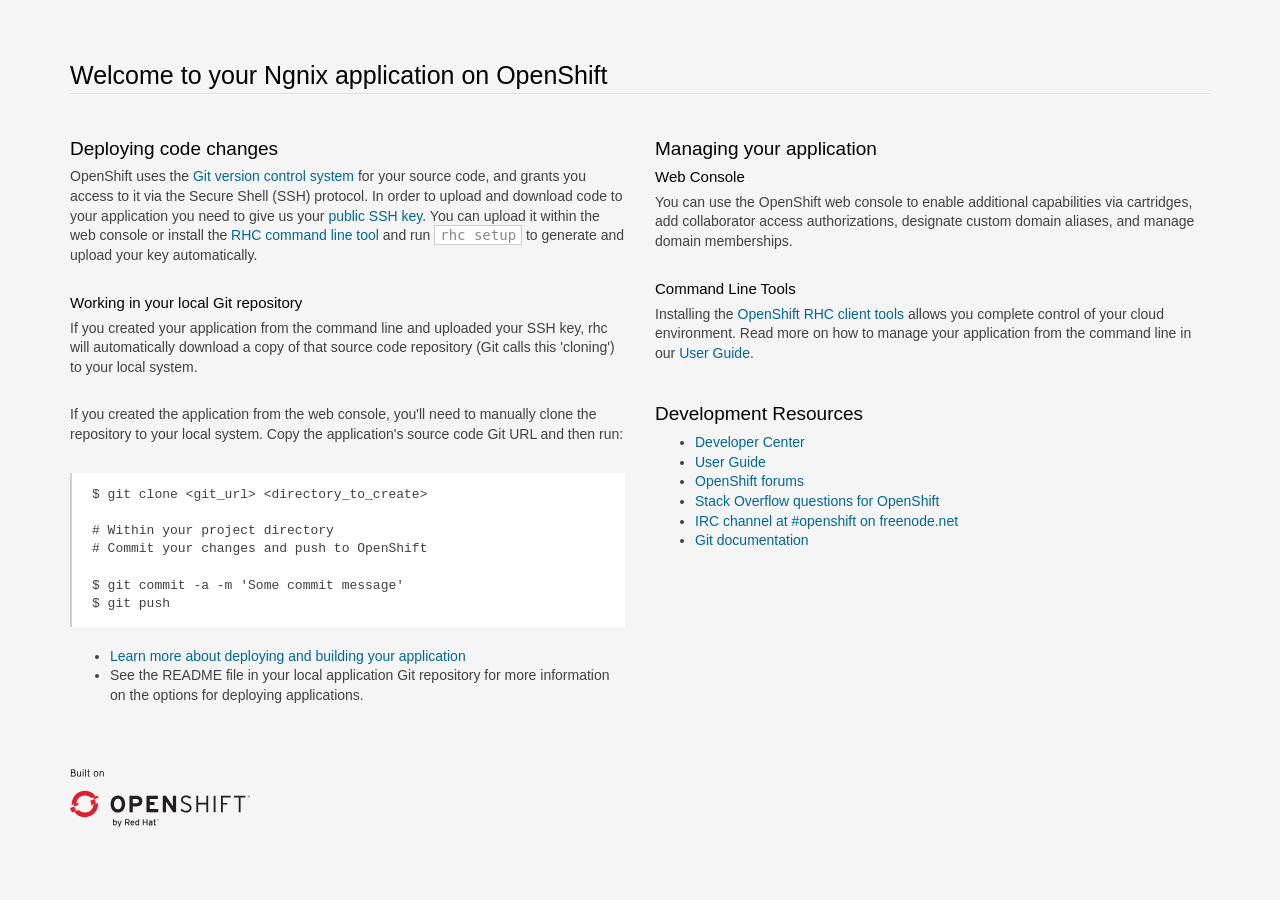
==== public/index.html @ 0f7c183f "Creating template" ====
<!doctype html>
<html lang="en">
<head>
    <meta charset="utf-8">
    <meta http-equiv="X-UA-Compatible" content="IE=edge,chrome=1">
    <title>Welcome to OpenShift</title>
    <style>

        /*!
         * Bootstrap v3.0.0
         *
         * Copyright 2013 Twitter, Inc
         * Licensed under the Apache License v2.0
         * http://www.apache.org/licenses/LICENSE-2.0
         *
         * Designed and built with all the love in the world @twitter by @mdo and @fat.
         */

        .logo {
            background-size: cover;
            height: 58px;
            width: 180px;
            margin-top: 6px;
            background-image: url([data-uri]);
        }
        .logo a {
            display: block;
            width: 100%;
            height: 100%;
        }
        *, *:before, *:after {
            -moz-box-sizing: border-box;
            box-sizing: border-box;
        }
        aside,
        footer,
        header,
        hgroup,
        section{
            display: block;
        }
        body {
            color: #404040;
            font-family: "Helvetica Neue",Helvetica,"Liberation Sans",Arial,sans-serif;
            font-size: 14px;
            line-height: 1.4;
        }

        html {
            font-family: sans-serif;
            -ms-text-size-adjust: 100%;
            -webkit-text-size-adjust: 100%;
        }
        ul {
            margin-top: 0;
        }
        .container {
            margin-right: auto;
            margin-left: auto;
            padding-left: 15px;
            padding-right: 15px;
        }
        .container:before,
        .container:after {
            content: " ";
            /* 1 */

            display: table;
            /* 2 */

        }
        .container:after {
            clear: both;
        }
        .row {
            margin-left: -15px;
            margin-right: -15px;
        }
        .row:before,
        .row:after {
            content: " ";
            /* 1 */

            display: table;
            /* 2 */

        }
        .row:after {
            clear: both;
        }
        .col-sm-6, .col-md-6, .col-xs-12 {
            position: relative;
            min-height: 1px;
            padding-left: 15px;
            padding-right: 15px;
        }
        .col-xs-12 {
            width: 100%;
        }

        @media (min-width: 768px) {
            .container {
                width: 750px;
            }
            .col-sm-6 {
                float: left;
            }
            .col-sm-6 {
                width: 50%;
            }
        }

        @media (min-width: 992px) {
            .container {
                width: 970px;
            }
            .col-md-6 {
                float: left;
            }
            .col-md-6 {
                width: 50%;
            }
        }
        @media (min-width: 1200px) {
            .container {
                width: 1170px;
            }
        }

        a {
            color: #069;
            text-decoration: none;
        }
        a:hover {
            color: #EA0011;
            text-decoration: underline;
        }
        hgroup {
            margin-top: 50px;
        }
        footer {
            margin: 50px 0 25px;
            font-size: 11px
        }
        h1, h2, h3 {
            color: #000;
            line-height: 1.38em;
            margin: 1.5em 0 .3em;
        }
        h1 {
            font-size: 25px;
            font-weight: 300;
            border-bottom: 1px solid #fff;
            margin-bottom: .5em;
        }
        h1:after {
            content: "";
            display: block;
            width: 100%;
            height: 1px;
            background-color: #ddd;
        }
        h2 {
            font-size: 19px;
            font-weight: 400;
        }
        h3 {
            font-size: 15px;
            font-weight: 400;
            margin: 0 0 .3em;
        }
        p {
            margin: 0 0 2em;
        }
        p + h2 {
            margin-top: 2em;
        }
        html {
            background: #f5f5f5;
            height: 100%;
        }
        code {
            background-color: white;
            border: 1px solid #ccc;
            padding: 1px 5px;
            color: #888;
        }
        pre {
            display: block;
            padding: 13.333px 20px;
            margin: 0 0 20px;
            font-size: 13px;
            line-height: 1.4;
            background-color: #fff;
            border-left: 2px solid rgba(120,120,120,0.35);
            white-space: pre;
            white-space: pre-wrap;
            word-break: normal;
            word-wrap: break-word;
            overflow: auto;
            font-family: Menlo,Monaco,"Liberation Mono",Consolas,monospace !important;
        }

    </style>
</head>
<body>
<section class='container'>
    <hgroup>
        <h1>Welcome to your Ngnix application on OpenShift</h1>
    </hgroup>

    <div class="row">
        <section class='col-xs-12 col-sm-6 col-md-6'>
            <section>
                <h2>Deploying code changes</h2>
                <p>OpenShift uses the <a href="http://git-scm.com/">Git version control system</a> for your source code, and grants you access to it via the Secure Shell (SSH) protocol. In order to upload and download code to your application you need to give us your <a href="https://www.openshift.com/developers/remote-access">public SSH key</a>. You can upload it within the web console or install the <a href="https://www.openshift.com/developers/rhc-client-tools-install">RHC command line tool</a> and run <code>rhc setup</code> to generate and upload your key automatically.</p>

                <h3>Working in your local Git repository</h3>
                <p>If you created your application from the command line and uploaded your SSH key, rhc will automatically download a copy of that source code repository (Git calls this 'cloning') to your local system.</p>

                <p>If you created the application from the web console, you'll need to manually clone the repository to your local system. Copy the application's source code Git URL and then run:</p>

<pre>$ git clone &lt;git_url&gt; &lt;directory_to_create&gt;

# Within your project directory
# Commit your changes and push to OpenShift

$ git commit -a -m 'Some commit message'
$ git push</pre>
                <ul>
                    <li><a href="https://www.openshift.com/developers/deploying-and-building-applications">Learn more about deploying and building your application</a></li>
                    <li>See the README file in your local application Git repository for more information on the options for deploying applications.</li>
                </ul>

            </section>


        </section>
        <section class="col-xs-12 col-sm-6 col-md-6">

            <h2>Managing your application</h2>

            <h3>Web Console</h3>
            <p>You can use the OpenShift web console to enable additional capabilities via cartridges, add collaborator access authorizations, designate custom domain aliases, and manage domain memberships.</p>

            <h3>Command Line Tools</h3>
            <p>Installing the <a href="https://www.openshift.com/developers/rhc-client-tools-install">OpenShift RHC client tools</a> allows you complete control of your cloud environment. Read more on how to manage your application from the command line in our <a href="https://www.openshift.com/user-guide">User Guide</a>.
            </p>

            <h2>Development Resources</h2>
            <ul>
                <li><a href="https://www.openshift.com/developers">Developer Center</a></li>
                <li><a href="https://www.openshift.com/user-guide">User Guide</a></li>
                <li><a href="https://www.openshift.com/forums/openshift">OpenShift forums</a></li>
                <li><a href="http://stackoverflow.com/questions/tagged/openshift">Stack Overflow questions for OpenShift</a></li>
                <li><a href="http://webchat.freenode.net/?randomnick=1&channels=openshift&uio=d4">IRC channel at #openshift on freenode.net</a></li>
                <li><a href="http://git-scm.com/documentation">Git documentation</a></li>
            </ul>


        </section>
    </div>


    <footer>
        <div class="logo"><a href="https://www.openshift.com/"></a></div>
    </footer>
</section>

</body>
</html>
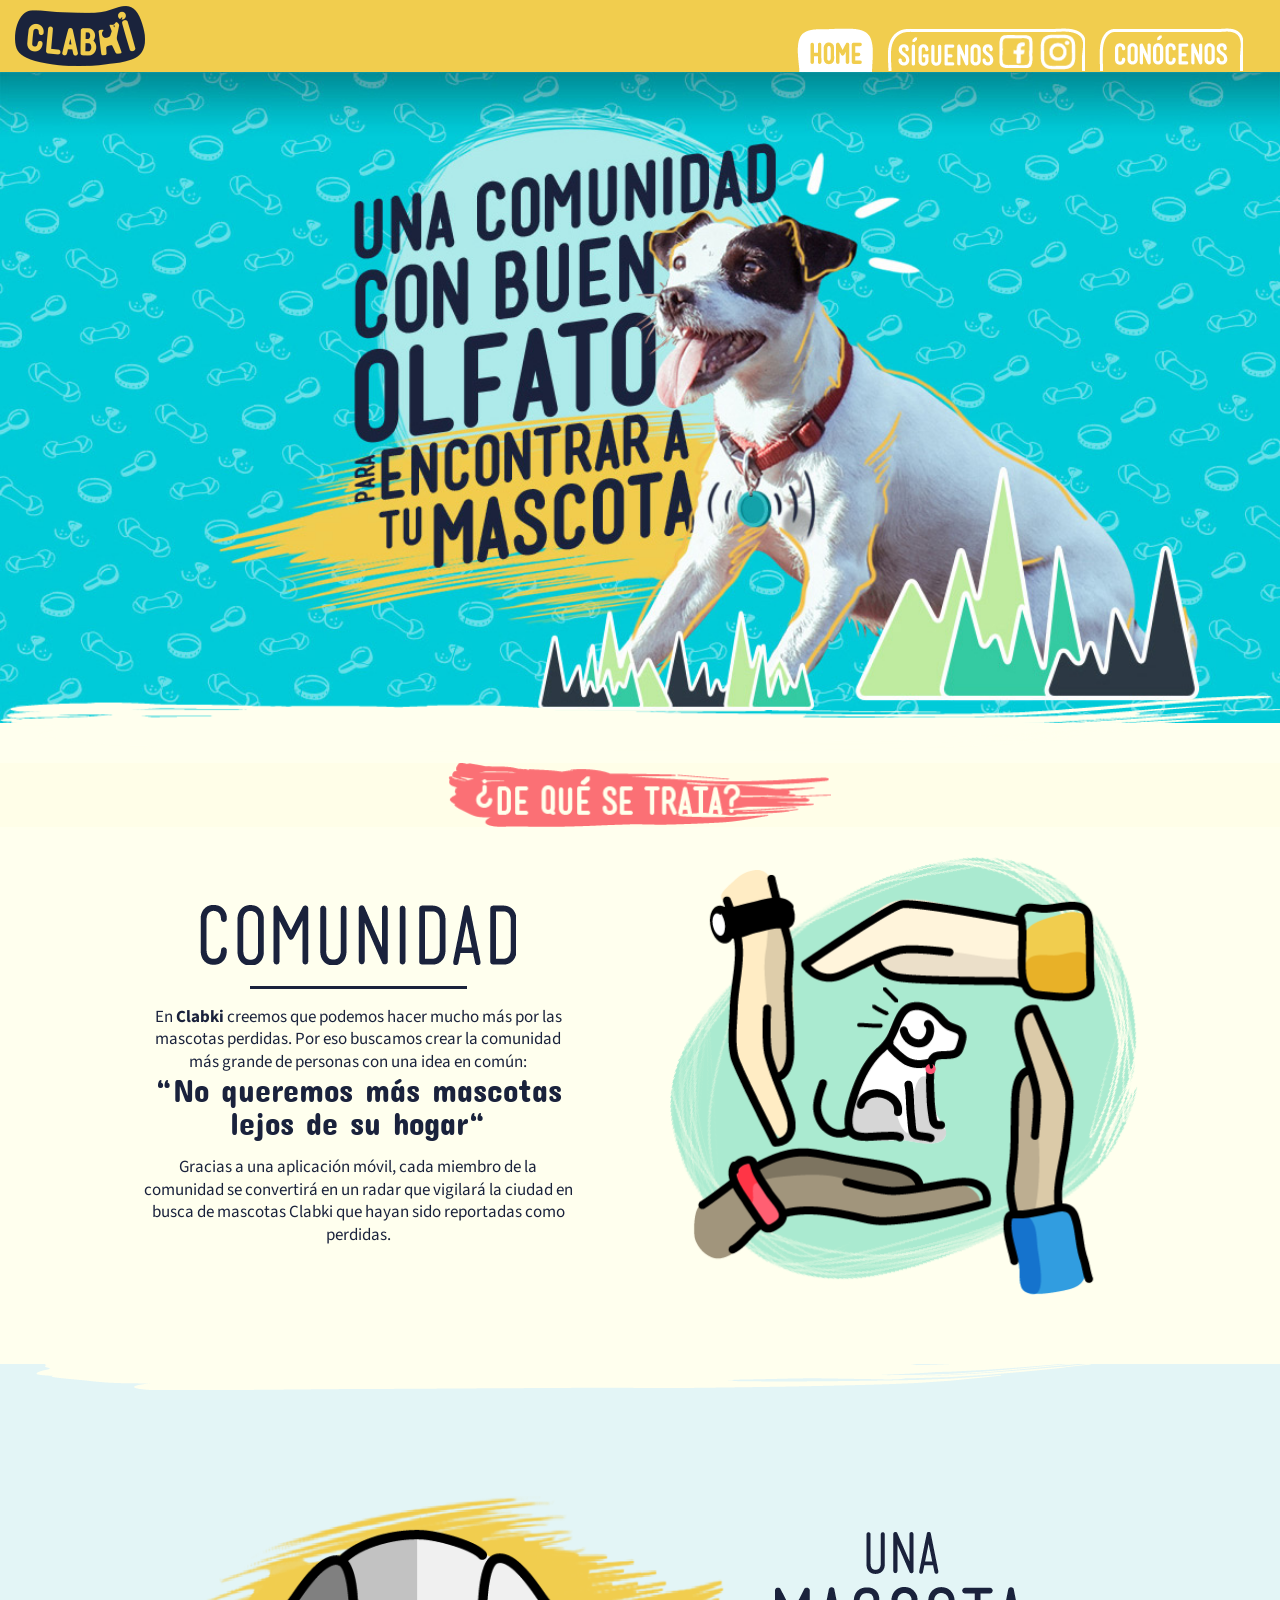
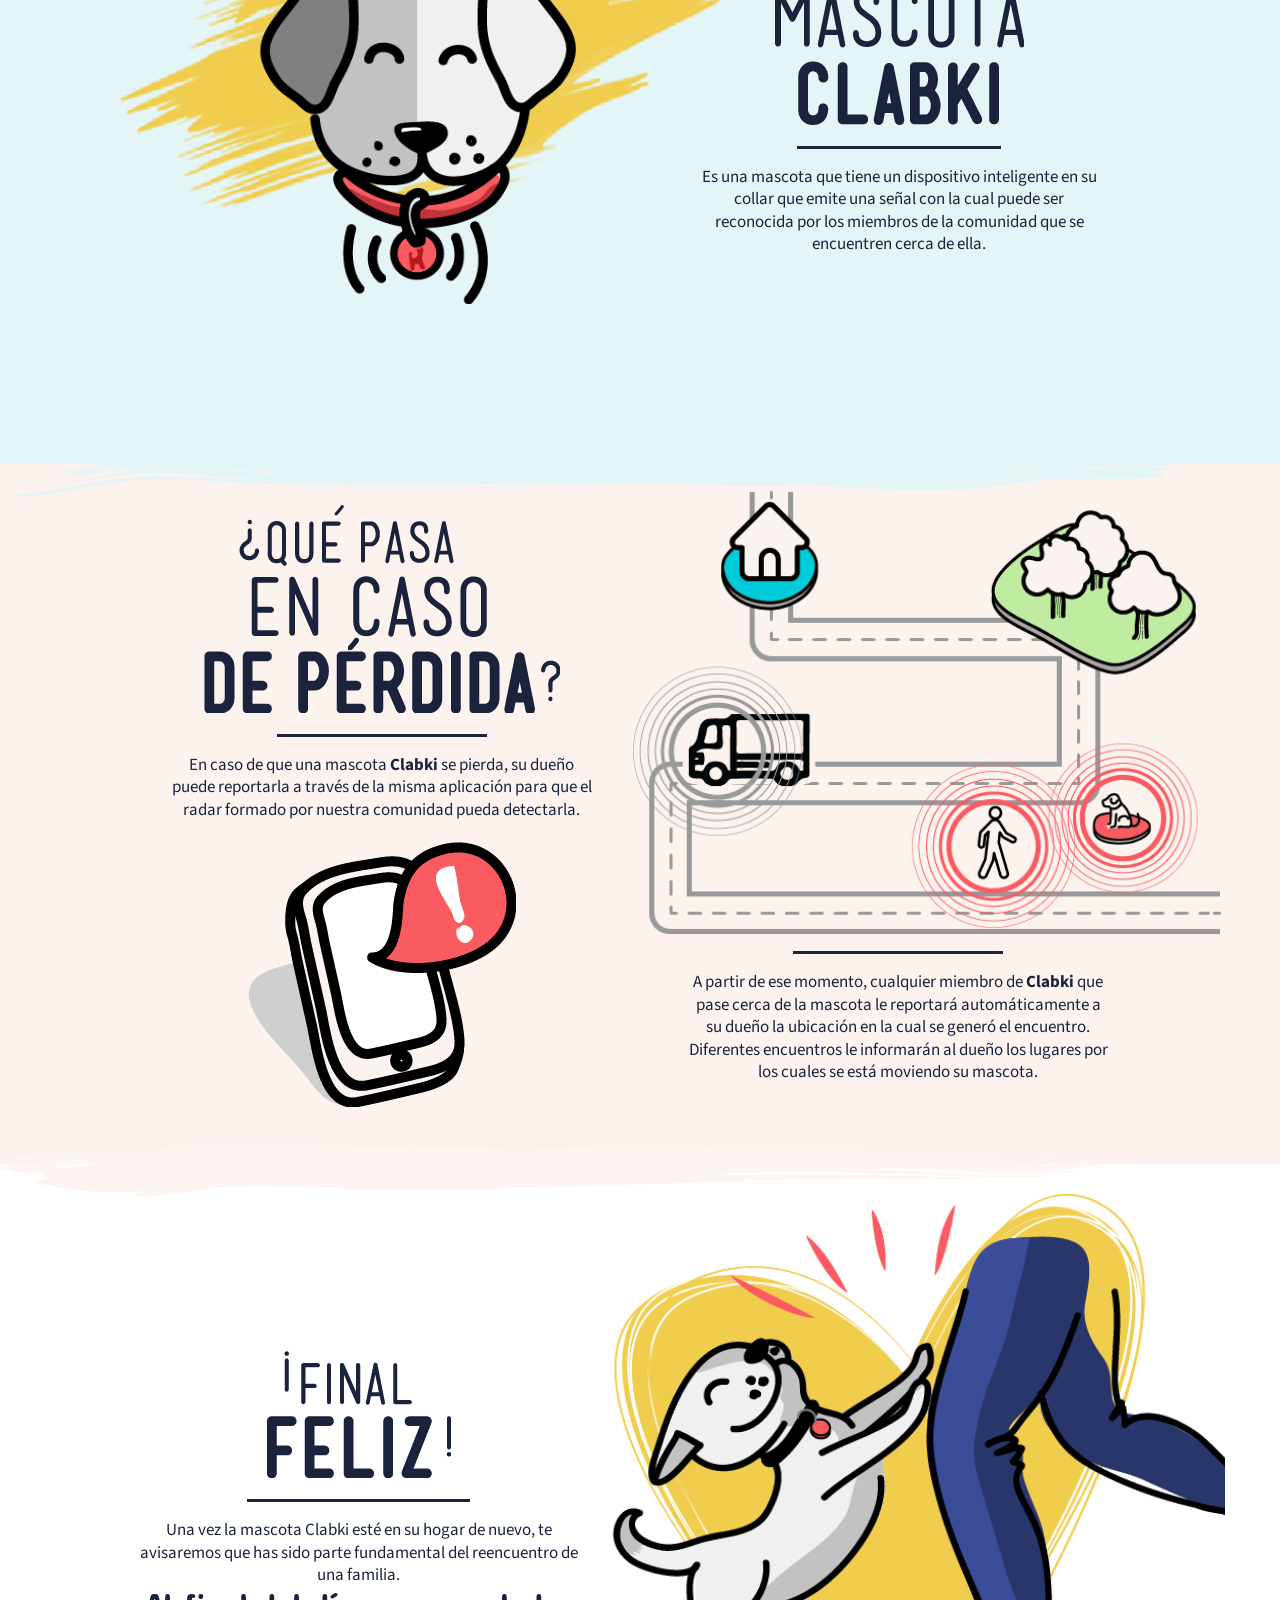
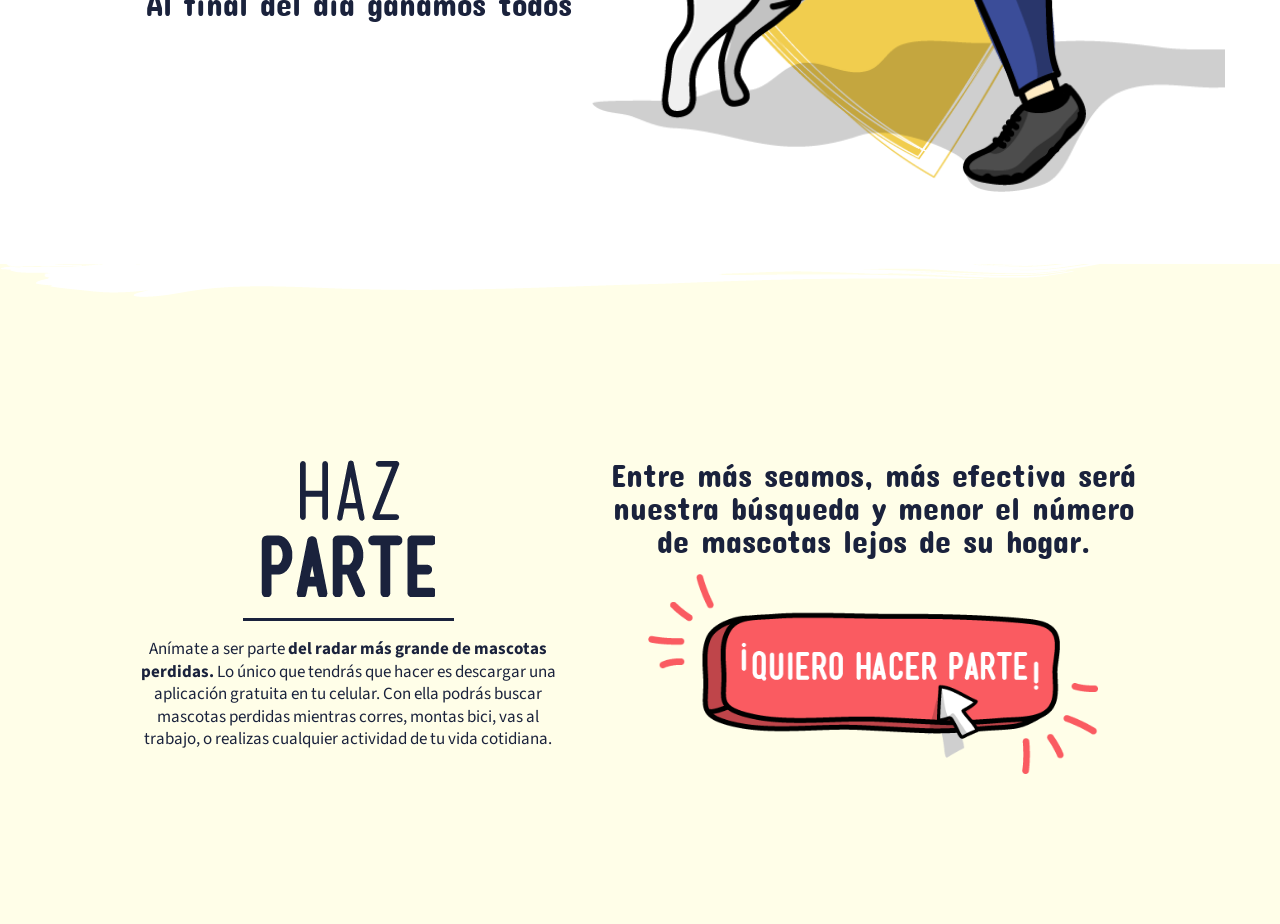
==== commit 1acc80ca: "Refactoring the app structure so that ngix can access the app in the public folder" ====
--- a/public/index.html
+++ b/public/index.html
@@ -1,271 +1,200 @@
-<!doctype html>
-<html lang="en">
+<!DOCTYPE html>
+<html>
 <head>
-    <meta charset="utf-8">
-    <meta http-equiv="X-UA-Compatible" content="IE=edge,chrome=1">
-    <title>Welcome to OpenShift</title>
-    <style>
-
-        /*!
-         * Bootstrap v3.0.0
-         *
-         * Copyright 2013 Twitter, Inc
-         * Licensed under the Apache License v2.0
-         * http://www.apache.org/licenses/LICENSE-2.0
-         *
-         * Designed and built with all the love in the world @twitter by @mdo and @fat.
-         */
-
-        .logo {
-            background-size: cover;
-            height: 58px;
-            width: 180px;
-            margin-top: 6px;
-            background-image: url([data-uri]);
-        }
-        .logo a {
-            display: block;
-            width: 100%;
-            height: 100%;
-        }
-        *, *:before, *:after {
-            -moz-box-sizing: border-box;
-            box-sizing: border-box;
-        }
-        aside,
-        footer,
-        header,
-        hgroup,
-        section{
-            display: block;
-        }
-        body {
-            color: #404040;
-            font-family: "Helvetica Neue",Helvetica,"Liberation Sans",Arial,sans-serif;
-            font-size: 14px;
-            line-height: 1.4;
-        }
-
-        html {
-            font-family: sans-serif;
-            -ms-text-size-adjust: 100%;
-            -webkit-text-size-adjust: 100%;
-        }
-        ul {
-            margin-top: 0;
-        }
-        .container {
-            margin-right: auto;
-            margin-left: auto;
-            padding-left: 15px;
-            padding-right: 15px;
-        }
-        .container:before,
-        .container:after {
-            content: " ";
-            /* 1 */
-
-            display: table;
-            /* 2 */
-
-        }
-        .container:after {
-            clear: both;
-        }
-        .row {
-            margin-left: -15px;
-            margin-right: -15px;
-        }
-        .row:before,
-        .row:after {
-            content: " ";
-            /* 1 */
-
-            display: table;
-            /* 2 */
-
-        }
-        .row:after {
-            clear: both;
-        }
-        .col-sm-6, .col-md-6, .col-xs-12 {
-            position: relative;
-            min-height: 1px;
-            padding-left: 15px;
-            padding-right: 15px;
-        }
-        .col-xs-12 {
-            width: 100%;
-        }
-
-        @media (min-width: 768px) {
-            .container {
-                width: 750px;
-            }
-            .col-sm-6 {
-                float: left;
-            }
-            .col-sm-6 {
-                width: 50%;
-            }
-        }
-
-        @media (min-width: 992px) {
-            .container {
-                width: 970px;
-            }
-            .col-md-6 {
-                float: left;
-            }
-            .col-md-6 {
-                width: 50%;
-            }
-        }
-        @media (min-width: 1200px) {
-            .container {
-                width: 1170px;
-            }
-        }
-
-        a {
-            color: #069;
-            text-decoration: none;
-        }
-        a:hover {
-            color: #EA0011;
-            text-decoration: underline;
-        }
-        hgroup {
-            margin-top: 50px;
-        }
-        footer {
-            margin: 50px 0 25px;
-            font-size: 11px
-        }
-        h1, h2, h3 {
-            color: #000;
-            line-height: 1.38em;
-            margin: 1.5em 0 .3em;
-        }
-        h1 {
-            font-size: 25px;
-            font-weight: 300;
-            border-bottom: 1px solid #fff;
-            margin-bottom: .5em;
-        }
-        h1:after {
-            content: "";
-            display: block;
-            width: 100%;
-            height: 1px;
-            background-color: #ddd;
-        }
-        h2 {
-            font-size: 19px;
-            font-weight: 400;
-        }
-        h3 {
-            font-size: 15px;
-            font-weight: 400;
-            margin: 0 0 .3em;
-        }
-        p {
-            margin: 0 0 2em;
-        }
-        p + h2 {
-            margin-top: 2em;
-        }
-        html {
-            background: #f5f5f5;
-            height: 100%;
-        }
-        code {
-            background-color: white;
-            border: 1px solid #ccc;
-            padding: 1px 5px;
-            color: #888;
-        }
-        pre {
-            display: block;
-            padding: 13.333px 20px;
-            margin: 0 0 20px;
-            font-size: 13px;
-            line-height: 1.4;
-            background-color: #fff;
-            border-left: 2px solid rgba(120,120,120,0.35);
-            white-space: pre;
-            white-space: pre-wrap;
-            word-break: normal;
-            word-wrap: break-word;
-            overflow: auto;
-            font-family: Menlo,Monaco,"Liberation Mono",Consolas,monospace !important;
-        }
-
-    </style>
+	<meta http-equiv="Content-Type" content="text/html; charset=UTF-8">
+	<meta name="viewport" content="width=device-width, initial-scale=1.0, maximum-scale=1, user-scalable=0" />
+	<link href="https://fonts.googleapis.com/css?family=Concert+One|Source+Sans+Pro:400,700" rel="stylesheet">
+	<link rel="stylesheet" href="./stylesheets/style.css" type="text/css" media="all">
+	<script src="http://code.jquery.com/jquery-1.7.1.min.js"></script>
+	<script src="./js/main.js"></script>
+	<title> Clabki | La mejor manera de encontrar a tu mascota perdida.</title>
+	<script type="text/javascript">
+	    window.smartlook||(function(d) {
+	    var o=smartlook=function(){ o.api.push(arguments)},h=d.getElementsByTagName('head')[0];
+	    var c=d.createElement('script');o.api=new Array();c.async=true;c.type='text/javascript';
+	    c.charset='utf-8';c.src='//rec.smartlook.com/recorder.js';h.appendChild(c);
+	    })(document);
+	    smartlook('init', 'd8012322507d41d8e95fb8247096bca00669fc19');
+	</script>
 </head>
 <body>
-<section class='container'>
-    <hgroup>
-        <h1>Welcome to your Ngnix application on OpenShift</h1>
-    </hgroup>
+	<div id="wrapper">
+		<header>
+            <div id="logo_container">
+                <a href="./">
+                </a>
+            </div>
+            <nav id="contact_navigation">
+                <ul id="desktop_navigation">
+                    <li>
+                        <a id="home_link" href="./"></a>
+                    </li>
+                    <li>
+                        <div id="social_link_container">
 
-    <div class="row">
-        <section class='col-xs-12 col-sm-6 col-md-6'>
-            <section>
-                <h2>Deploying code changes</h2>
-                <p>OpenShift uses the <a href="http://git-scm.com/">Git version control system</a> for your source code, and grants you access to it via the Secure Shell (SSH) protocol. In order to upload and download code to your application you need to give us your <a href="https://www.openshift.com/developers/remote-access">public SSH key</a>. You can upload it within the web console or install the <a href="https://www.openshift.com/developers/rhc-client-tools-install">RHC command line tool</a> and run <code>rhc setup</code> to generate and upload your key automatically.</p>
+                           <a id="facebook_link" class="social_link" href="#"></a>
+                           <a id="instagram_link" class="social_link" href="#"></a>
+                           <a class="facebook_link social_link" href="https://www.facebook.com/clabki/?fref=ts"></a>
+                           <a class="instagram_link social_link" href="#"></a>
 
-                <h3>Working in your local Git repository</h3>
-                <p>If you created your application from the command line and uploaded your SSH key, rhc will automatically download a copy of that source code repository (Git calls this 'cloning') to your local system.</p>
-
-                <p>If you created the application from the web console, you'll need to manually clone the repository to your local system. Copy the application's source code Git URL and then run:</p>
-
-<pre>$ git clone &lt;git_url&gt; &lt;directory_to_create&gt;
-
-# Within your project directory
-# Commit your changes and push to OpenShift
-
-$ git commit -a -m 'Some commit message'
-$ git push</pre>
-                <ul>
-                    <li><a href="https://www.openshift.com/developers/deploying-and-building-applications">Learn more about deploying and building your application</a></li>
-                    <li>See the README file in your local application Git repository for more information on the options for deploying applications.</li>
+                        </div>
+                    </li>
+                    <li>
+                        <a id="contact_us_link" href="./team.html"></a>
+                    </li>
                 </ul>
-
-            </section>
-
-
-        </section>
-        <section class="col-xs-12 col-sm-6 col-md-6">
-
-            <h2>Managing your application</h2>
-
-            <h3>Web Console</h3>
-            <p>You can use the OpenShift web console to enable additional capabilities via cartridges, add collaborator access authorizations, designate custom domain aliases, and manage domain memberships.</p>
-
-            <h3>Command Line Tools</h3>
-            <p>Installing the <a href="https://www.openshift.com/developers/rhc-client-tools-install">OpenShift RHC client tools</a> allows you complete control of your cloud environment. Read more on how to manage your application from the command line in our <a href="https://www.openshift.com/user-guide">User Guide</a>.
-            </p>
-
-            <h2>Development Resources</h2>
-            <ul>
-                <li><a href="https://www.openshift.com/developers">Developer Center</a></li>
-                <li><a href="https://www.openshift.com/user-guide">User Guide</a></li>
-                <li><a href="https://www.openshift.com/forums/openshift">OpenShift forums</a></li>
-                <li><a href="http://stackoverflow.com/questions/tagged/openshift">Stack Overflow questions for OpenShift</a></li>
-                <li><a href="http://webchat.freenode.net/?randomnick=1&channels=openshift&uio=d4">IRC channel at #openshift on freenode.net</a></li>
-                <li><a href="http://git-scm.com/documentation">Git documentation</a></li>
-            </ul>
-
-
-        </section>
-    </div>
-
-
-    <footer>
-        <div class="logo"><a href="https://www.openshift.com/"></a></div>
-    </footer>
-</section>
-
+                <ul id="mobile_navigation">
+                    <li>
+                        <a id="home_link_mobile" href="./"></a>
+                    </li>
+                    <li>
+                        <div id="social_link_container_mobile">
+                            <a class="facebook_link social_link" href="https://www.facebook.com/clabki/?fref=ts"></a>
+                            <a class="instagram_link social_link" href="#"></a>
+                        </div>
+                    </li>
+                    <li>
+                        <a id="contact_us_link_mobile" href="./team.html"></a>
+                    </li>
+                </ul>
+            </nav>
+        </header>
+		<section id="main_image_container">
+				<div id="main_image"  alt="">
+				</div>
+		</section>
+		<section class="section">
+				<div id="pincel0_separator" class="section_separator">
+					<img src="./img/main/pincel1.png">
+				</div>
+				<div class="section-header">
+					<div  alt="">
+					</div>
+				</div>
+				<div  id="comunidad_sub_section" class="sub_section">
+					<section id="comunidad_sub_section_container" class="sub_section_container">
+						<div class="text_description">
+							<div class="text_container">
+								<img id="comunidad_title" src="./img/main/comunidad.png" alt="">
+								<hr class="separator">
+								<div class= "text_content">
+									<p class="simple_paragraph"> En <span> Clabki </span> creemos que podemos hacer mucho más por las mascotas perdidas. Por eso buscamos crear la comunidad más grande de personas con una idea en común: </p>
+									<p class="important_text"> “No queremos más mascotas lejos de su hogar“ </p>
+									<p class="simple_paragraph"> Gracias a una aplicación móvil, cada miembro de la comunidad se convertirá en un radar que vigilará la ciudad en busca de mascotas Clabki que hayan sido reportadas como perdidas. </p>
+								</div>
+							</div>
+						</div>
+						<div  class="img_description">
+							<img src="./img/main/comunidad_icono_17nov.png">
+						</div>
+					</section>
+				</div>
+				<div id="pincel1_separator" class="section_separator">
+					<img src="./img/main/pincel1.png">
+				</div>
+				<div  id="mascota_sub_section" class="sub_section">
+					<section id="mascota_sub_section_container" class="sub_section_container">
+						<div id="mascota_img_container" class="img_description">
+							<img src="./img/main/mascota_icono.png">
+						</div>
+						<div class="text_description">
+							<div class="text_container">
+								<img id="mascota_title" src="./img/main/unamascota.png" alt="">
+								<hr class="separator">
+								<div class= "text_content">
+									<p class="simple_paragraph"> Es una mascota que tiene un dispositivo inteligente en su collar que emite una señal con la cual puede ser reconocida por los miembros de la comunidad que se encuentren cerca de ella. </p>
+								</div>
+							</div>
+						</div>
+					</section>
+				</div>
+				<div id="pincel2_separator" class="section_separator">
+					<img src="./img/main/pincel2.png">
+				</div>
+				<div  id="perdida_sub_section" class="sub_section">
+					<section id="perdida_sub_section_container" class="sub_section_container">
+						<div class="text_image_group">
+								<div>
+									<div class="text_container">
+										<img id="perdida_title" src="./img/main/quepasa.png" alt="">
+										<hr class="separator">
+										<div class= "text_content">
+											<p class="simple_paragraph"> En caso de que una mascota <span> Clabki </span> se pierda, su dueño puede reportarla a través de la misma aplicación para que el radar formado por nuestra comunidad pueda detectarla. </p>
+										</div>
+									</div>
+								</div>
+								<div class="img_description">
+									<img id="celular_img" src="./img/main/celular.png">
+								</div>
+						</div>
+						<div  class="text_image_group">
+								<div class="img_description">
+									<img src="./img/main/caso_de_perdida.png">
+								</div>
+								<hr class="separator">
+								<div>
+									<div class="text_container">
+										<div class= "text_content">
+											<p class="simple_paragraph"> A partir de ese momento, cualquier miembro de <span> Clabki </span> que pase cerca de la mascota le reportará automáticamente a su dueño la ubicación en la cual se generó el encuentro. Diferentes encuentros le informarán al dueño los lugares por los cuales se está moviendo su mascota. </p>
+										</div>
+									</div>
+								</div>
+						</div>
+					</section>
+				</div>
+				<div id="pincel3_separator" class="section_separator">
+					<img src="./img/main/pincel3.png">
+				</div>
+				<div  id="reencuentro_sub_section" class="sub_section">
+					<section id="reencuentro_sub_section_container" class="sub_section_container">
+						<div id="final_feliz_text_container" class="text_description">
+							<div class="text_container">
+								<img id="final_feliz_title" src="./img/main/finalfeliz.png" alt="">
+								<hr class="separator">
+								<div class= "text_content">
+									<p class="simple_paragraph"> Una vez la mascota Clabki esté en su hogar de nuevo, te avisaremos que has sido parte fundamental del reencuentro de una familia.</p>
+									<p class="important_text">Al final del día ganamos todos</p>
+								</div>
+							</div>
+						</div>
+						<div id="reencuentro_img_container" class="img_description">
+							<img src="./img/main/perrito_feliz.png">
+						</div>
+					</section>
+				</div>
+				<div id="pincel4_separator" class="section_separator">
+					<img src="./img/main/pincel4.png">
+				</div>
+				<div  id="unete_sub_section" class="sub_section">
+					<section id="unete_sub_section_container" class="sub_section_container">
+						<div class="text_image_group">
+								<div >
+									<div class="text_container">
+										<img id="unete_title" src="./img/main/hazparte.png" alt="">
+										<hr class="separator">
+										<div class= "text_content">
+											<p class="simple_paragraph"> Anímate a ser parte <span> del radar más grande de mascotas perdidas. </span> Lo único que tendrás que hacer es descargar una aplicación gratuita en tu celular. Con ella podrás buscar mascotas perdidas mientras corres, montas bici, vas al trabajo, o realizas cualquier actividad de tu vida cotidiana. </p>
+										</div>
+									</div>
+								</div>
+						</div>
+						<div class="text_image_group">
+								<div >
+									<div class="text_container">
+										<div class= "text_content">
+											<p class="important_text">Entre más seamos, más efectiva será nuestra búsqueda y menor el número de mascotas lejos de su hogar.</p>
+										</div>
+									</div>
+								</div>
+								<div id="joinus_container"class="img_description">
+									<a href="joinus.php">
+										<img src="./img/main/quiero_btn.png">
+									</a>
+								</div>
+						</div>
+					</section>
+				</div>
+		</section>
+	</div>
 </body>
 </html>
--- a/public/stylesheets/style.css
+++ b/public/stylesheets/style.css
@@ -0,0 +1,675 @@
+@font-face {
+    font-family: mensch;
+    src: url(../fonts/mensch.ttf);
+}
+
+*{
+    border: 0;
+    margin: 0;
+    padding: 0;
+}
+
+body {
+	background: #fff;
+	margin: 0;
+	width: auto;
+}
+
+#wrapper{
+	overflow-x: hidden;
+}
+
+span{
+	font-weight: bold;
+}
+
+header {
+	background-color: #f1cd4e;
+    display: -webkit-box;
+    display: -ms-flexbox;
+    display: -webkit-flex;
+    display: flex;
+	height: 72px;
+    justify-content: space-between;
+}
+
+#logo_container {
+
+    /*background-color: #666;*/
+    align-items: center;
+    -webkit-align-items: center; /* Safari 7.0+ */
+    display: flex;
+    display: -webkit-box;
+    display: -ms-flexbox;
+    display: -webkit-flex;
+    padding-left: 15px;
+}
+
+#logo_container a {
+    background: url('../img/common/logo.png');
+    display: block;
+    height: 60px;
+    width: 130px;
+}
+
+#contact_navigation {
+    /*background-color: #ccc;*/
+    margin-right: 30px;
+    position: relative;
+    width: 460px;
+}
+
+#desktop_navigation {
+    bottom: 0;
+    display: -webkit-box;
+    display: -ms-flexbox;
+    display: -webkit-flex;
+    display: flex;
+    justify-content: space-between;
+    -webkit-justify-content: space-around; /* Safari 6.1+ */
+    list-style: none;
+    padding-right: 20px;
+    position: absolute;
+    width: 100%;
+}
+
+#social_link_container, #contact_us_link, #home_link, #social_link_container_mobile,
+#contact_us_link_mobile, #home_link_mobile {
+    display: block;
+}
+
+#home_link {
+    background: url('../img/common/home_activo.png');
+    height: 44px;
+    width: 76px;
+}
+
+/*#home_link:hover {
+    background: url('../img/common/home_activo.png');
+}*/
+
+#social_link_container {
+    align-items: center;
+    -webkit-align-items: center; /* Safari 7.0+ */
+    background: url('../img/common/siguenos_editada.png');
+    display: -webkit-box;
+    display: -ms-flexbox;
+    display: -webkit-flex;
+    display: flex;
+    height: 43px;
+    justify-content: flex-end;
+    -webkit-justify-content: flex-end; /* Safari 6.1+ */
+    width: 199px;
+}
+
+#contact_us_link {
+    background: url('../img/common/conocenos.png');
+    height: 43px;
+    width: 144px;
+}
+
+#contact_us_link:hover {
+    background: url('../img/common/conocenos_activo.png');
+}
+
+#mobile_navigation {
+    bottom: 0;
+    display: none;
+    justify-content: space-between;
+    -webkit-justify-content: space-around; /* Safari 6.1+ */
+    list-style: none;
+    position: absolute;
+    width: 100%;
+}
+
+#home_link_mobile {
+    background: url('../img/common/home_movil_activo.png');
+    height: 44px;
+    width: 51px;
+}
+
+/*#home_link_mobile:hover {
+    background: url('../img/common/home_movil_activo.png');
+    height: 44px;
+    width: 50px;
+}*/
+
+#social_link_container_mobile {
+    align-items: center;
+    -webkit-align-items: center; /* Safari 7.0+ */
+    background: url('../img/common/contenedor_redes_movil.png');
+    display: -webkit-box;
+    display: -ms-flexbox;
+    display: -webkit-flex;
+    display: flex;
+    height: 43px;
+    justify-content: center;;
+    -webkit-justify-content: center; /* Safari 6.1+ */
+    width: 98px;
+}
+
+#contact_us_link_mobile {
+    background: url('../img/common/conocenos_movil.png');
+    height: 44px;
+    width: 62px;
+}
+
+#contact_us_link_mobile:hover {
+    background: url('../img/common/conocenos_movil_activo.png');
+}
+
+#main_image_container{
+	background-color: #FFFEE8;
+}
+
+#main_image{
+	background-image: url('../img/main/main_image.jpg');
+    background-repeat: no-repeat;
+    background-size: contain;
+	height: 0;
+	padding-top: 50.85%;
+	width: 100%;
+}
+
+.social_link {
+    /*background-color: crimson;*/
+    display: block;
+    margin: 5px 9px 0px 3px;
+}
+
+.facebook_link {
+    background: url('../img/common/facebook_btn.png');
+    height: 36px;
+    margin-right: 3px;
+    width: 36px;
+}
+
+.facebook_link:hover {
+    background: url('../img/common/facebook_btn_activo.png');
+}
+
+.instagram_link {
+    background: url('../img/common/instagram_btn.png');
+    height: 36px;
+    width: 36px;
+}
+
+.instagram_link:hover {
+    background: url('../img/common/instagram_btn_activo.png');
+}
+
+.section-header{
+	align-items: center;
+	-webkit-align-items: center; /* Safari 7.0+ */
+	background-color: #FFFEE8;
+  	display: -webkit-box;      /* OLD - iOS 6-, Safari 3.1-6 */
+  	display: -moz-box;         /* OLD - Firefox 19- (buggy but mostly works) */
+  	display: -ms-flexbox;      /* TWEENER - IE 10 */
+  	display: -webkit-flex;     /* NEW - Chrome */
+  	display: flex;             /* NEW, Spec - Opera 12.1, Firefox 20+ */
+	justify-content: center;
+	-webkit-justify-content: center; /* Safari 7.0+ */
+/*	padding-top: 5%;*/
+	text-align: center;
+}
+
+.section-header div{
+	background-image: url('../img/main/dequesetrata_titulo.png');
+    background-repeat: no-repeat;
+    background-size: contain;
+	height: 0;
+	padding-top: 5%;
+	width: 30%;
+}
+
+.section_separator{
+/*	border:orange solid;*/
+	height: 40px;
+	position: relative;
+	width: 100%
+}
+
+.section_separator img{
+	position: absolute;
+	top:30%;
+}
+
+#pincel0_separator img{
+	position: absolute;
+	top:-70%;
+	width: 100%;
+}
+
+.sub_section{
+/*	border: red solid;*/
+	justify-content: center;
+	-webkit-justify-content: center; /* Safari 7.0+ */
+  	display: -webkit-box;      /* OLD - iOS 6-, Safari 3.1-6 */
+  	display: -moz-box;         /* OLD - Firefox 19- (buggy but mostly works) */
+  	display: -ms-flexbox;      /* TWEENER - IE 10 */
+  	display: -webkit-flex;     /* NEW - Chrome */
+  	display: flex;             /* NEW, Spec - Opera 12.1, Firefox 20+ */
+  	height: 660px;
+}
+
+.sub_section_container{
+	align-items: center;
+	-webkit-align-items: center; /* Safari 7.0+ */
+/*	border: blue solid;*/
+	justify-content: center;
+	-webkit-justify-content: center; /* Safari 7.0+ */
+  	display: -webkit-box;      /* OLD - iOS 6-, Safari 3.1-6 */
+  	display: -moz-box;         /* OLD - Firefox 19- (buggy but mostly works) */
+  	display: -ms-flexbox;      /* TWEENER - IE 10 */
+  	display: -webkit-flex;     /* NEW - Chrome */
+  	display: flex;			/* NEW, Spec - Opera 12.1, Firefox 20+ */
+	max-width: 1170px;
+	padding-bottom: 5%;
+	padding-top: 5%;
+	width: 100%;
+}
+
+#comunidad_sub_section, #comunidad_sub_section_container, #pincel1_separator, #pincel0_separator {
+	background-color: #FFFFEE;
+}
+
+#comunidad_sub_section{
+	height: 497px;
+}
+
+#mascota_sub_section, #mascota_sub_section_container, #pincel2_separator{
+	background-color: #E3F5F6;
+}
+
+#perdida_sub_section, #perdida_sub_section_container, #pincel3_separator{
+	background-color: #FCF3EF;
+}
+
+#reencuentro_sub_section, #reencuentro_sub_section_container, #pincel4_separator {
+	background-color: #FFFFFF;
+}
+
+#unete_sub_section, #unete_sub_section_container{
+	background-color: #FFFEE8;
+}
+
+.text_image_group{
+	padding-top: 2%;
+	width: 36%;
+}
+
+
+#perdida_sub_section .text_image_group:nth-child(2){
+	margin-left: 95px;
+	margin-bottom: 5%;
+}
+
+#unete_sub_section .text_image_group:nth-child(2){
+	margin-left: 45px;
+	width: 46%;
+}
+
+#unete_sub_section .text_image_group:nth-child(2) div.img_description{
+	width: 100%;
+}
+
+#unete_sub_section .text_image_group:nth-child(2) div.img_description img{
+	cursor:pointer;
+	height: 200px;
+	width: 450px;
+}
+
+div.text_image_group div.text_description {
+	width: 100%;
+}
+
+#perdida_sub_section div.text_image_group div.img_description {
+	margin-top: 5%;
+	width: 100%;
+}
+
+#perdida_sub_section .text_image_group:nth-child(2) div.img_description {
+    margin-left: -13%;
+    width: 140%;
+}
+
+.text_description {
+	align-items:center;
+	-webkit-align-items:center;
+/*	border: red;
+	border-style: solid;*/
+  	display: -webkit-box;      /* OLD - iOS 6-, Safari 3.1-6 */
+  	display: -moz-box;         /* OLD - Firefox 19- (buggy but mostly works) */
+  	display: -ms-flexbox;      /* TWEENER - IE 10 */
+  	display: -webkit-flex;     /* NEW - Chrome */
+  	display: flex;             /* NEW, Spec - Opera 12.1, Firefox 20+ */
+    justify-content: center;
+    -webkit-justify-content: center; /* Safari 7.0+ */
+    text-align: center;
+	width: 37%;
+}
+
+ .text_content{
+ 	text-align: center
+ }
+
+ .text_container{
+ 	text-align: center;
+ }
+
+ .text_content .simple_paragraph{
+	color: #1A223C;
+	font-family: 'Source Sans Pro', sans-serif;
+	font-size: 17px;
+	line-height: 22.5px;
+}
+
+ .text_content .important_text{
+	color: #1A223C;
+	font-family: 'Concert One', cursive;
+	font-size:32.32px;
+	margin-bottom: 17px;
+	line-height: 32.9px;
+}
+
+.separator{
+	border-style: solid;
+	border-top-width: 3px;
+	color: #1A223C;
+	margin-left: 25%;
+	margin-top: 17px;
+	margin-bottom: 17px;
+	text-align: left;
+	width: 50%;
+}
+
+.img_description{
+    justify-content: center;
+    -webkit-justify-content: center; /* Safari 7.0+ */
+/*	border: black;
+	border-style: solid;*/
+  	display: -webkit-box;      /* OLD - iOS 6-, Safari 3.1-6 */
+  	display: -moz-box;         /* OLD - Firefox 19- (buggy but mostly works) */
+  	display: -ms-flexbox;      /* TWEENER - IE 10 */
+  	display: -webkit-flex;     /* NEW - Chrome */
+  	display: flex;             /* NEW, Spec - Opera 12.1, Firefox 20+ */
+	height: auto;
+	width: 40%;
+}
+
+.img_description img{
+	width: 100%;
+}
+
+#celular_img{
+	height: auto;
+	width: auto;
+}
+
+#comunidad_sub_section_container .img_description{
+	margin-left: 95px;
+}
+
+#reencuentro_sub_section_container{
+	overflow-x: hidden;
+}
+
+#reencuentro_sub_section_container .img_description{
+	margin-left: 95px;
+}
+
+#mascota_sub_section_container .text_description{
+	margin-left: 50px;
+	width: 35%;
+}
+
+#reencuentro_sub_section_container .text_description{
+	width:38%;
+}
+
+#unete_sub_section_container .important_text{
+	margin-top: 25px;
+}
+
+#reencuentro_sub_section_container .text_description .important_text{
+	margin-top: 0;
+}
+
+#mascota_img_container, #reencuentro_img_container {
+	position: relative;
+}
+
+#mascota_img_container img{
+	left: -13%;
+	top: -200px;
+	position: absolute;
+	width: 130%;
+}
+
+#perdida_sub_section .text_image_group:nth-child(2) div.img_description img {
+    height: auto;
+    width: 100%;
+}
+
+#reencuentro_img_container img{
+	position: absolute;
+	left: -18%;
+	top: -300px;
+	width: 160%;
+}
+
+/* Responsive */
+
+@media screen and (max-width: 950px) {
+
+	#logo_container img {
+		 width: 65px;
+	}
+
+	#main_image{
+		background-image: url('../img/main/main_image_medium.jpg');
+	    padding-top: 61.81%;
+	}
+
+	.section-header div{
+		padding-top: 10%;
+		width: 60%;
+	}
+
+	.sub_section{
+		height: auto;
+		padding-top: 8%;
+	}
+
+	#comunidad_sub_section{
+		height: auto;
+	}
+
+	.sub_section_container{
+		display: block;
+	}
+
+	.text_content .simple_paragraph{
+		font-size: 19px;
+		line-height: 22.5px;
+	}
+
+	.text_content .important_text{
+		font-size:34.32px;
+		line-height: 32.9px;
+	}
+
+	.text_description, .text_image_group{
+		margin-left: 15% !important;
+		margin-bottom: 5%;
+		width: 70% !important;
+	}
+
+	.img_description {
+		align-items:center;
+		-webkit-align-items:center;
+		margin-bottom: 5%;
+		margin-left: 25% !important;
+		margin-top: 10%;
+		width: 50% !important;
+	}
+
+	#perdida_sub_section .text_image_group:nth-child(2) div.img_description {
+	    margin-left: 12.5% !important;
+		width: 75% !important;
+	}
+
+ 	#mascota_sub_section_container{
+		display: flex;
+		display: -webkit-flex;
+		flex-direction: column-reverse;
+		-webkit-flex-direction: column-reverse; 		
+ 	}
+
+	#mascota_img_container{
+		margin-top: 0 ;
+		margin-left: 0 !important;
+	}
+
+	#mascota_sub_section_container .text_description{
+		margin-left: 0 !important;
+	}
+
+	#reencuentro_img_container > img, #mascota_img_container > img {
+		left: 0;
+		top: 0;
+		position: relative;
+		width: 120% !important;
+	}
+
+	#celular_img{
+		width: 75%;
+	}
+
+	#perdida_sub_section .text_image_group:nth-child(2) div.img_description img {
+	    margin-left: 0;
+	}
+
+	#unete_sub_section_container .important_text {
+	     margin-top: 0;
+	}
+
+	#joinus_container{
+		margin-left: 15% !important;
+		width: 70% !important;
+	}
+
+	#perdida_sub_section_container .text_image_group:nth-child(2){
+		display: flex;
+		display: -webkit-flex;
+		flex-direction: column-reverse;
+		-webkit-flex-direction: column-reverse;
+	}
+
+	#unete_sub_section .text_image_group:nth-child(2) div.img_description a{
+		display: flex;
+		display: -webkit-flex;
+		justify-content:center;
+		-webkit-justify-content: center;
+	}
+
+	#unete_sub_section .text_image_group:nth-child(2) div.img_description img{
+		height: 188px;
+		width: 420px;
+	}
+}
+
+@media screen and (max-width: 750px) {
+
+    #contact_navigation {
+        margin-right: 15px;
+    }
+
+}
+
+@media screen and (max-width: 640px) {
+
+    #logo_container {
+        padding-left: 10px;
+    }
+
+    #logo_container a {
+        background: url('../img/common/logo_mobile.png');
+        height: 46px;
+        width: 100px;
+    }
+
+    #contact_navigation {
+        margin-right: 5px;
+        width: 230px;
+    }
+
+    #desktop_navigation {
+        display: none;
+    }
+
+    #mobile_navigation {
+        display: -webkit-box;
+        display: -ms-flexbox;
+        display: -webkit-flex;
+        display: flex;
+    }
+
+    .social_link {
+        margin: 6px 3px 0px 3px;
+    }
+}
+
+@media screen and (max-width: 520px) {
+
+	#main_image{
+		background-image: url('../img/main/main_image_small.jpg');
+		padding-top: 146.15%;
+	}
+
+	#pincel0_separator img{
+		top:-30%;
+	}
+
+	.section-header div{
+		padding-top: 13.36%;
+		width: 80%;
+	}
+
+	.img_description, .text_description, .text_image_group{
+		margin-left: 10% !important;
+		margin-bottom: 5%;
+		width: 80% !important;
+	}
+
+	#perdida_sub_section .text_image_group:nth-child(2) div.img_description {
+	    margin-left: 10% !important;
+		width: 80% !important;
+	}
+
+	#joinus_container{
+		margin-left: 5% !important;
+		width: 90% !important;
+	}
+
+	#unete_sub_section .text_image_group:nth-child(2) div.img_description img{
+		height: 125px;
+		width: 280px;
+	}
+
+	#comunidad_title, #perdida_title{
+		width:100%
+	}
+
+	#mascota_title{
+		width: 80%;
+	}
+
+	#perdida_sub_section .text_image_group:nth-child(2) div.img_description img{
+	    width: 150%;
+	}
+
+	#final_feliz_title, #unete_title{
+		width: 70%;
+	}
+}
